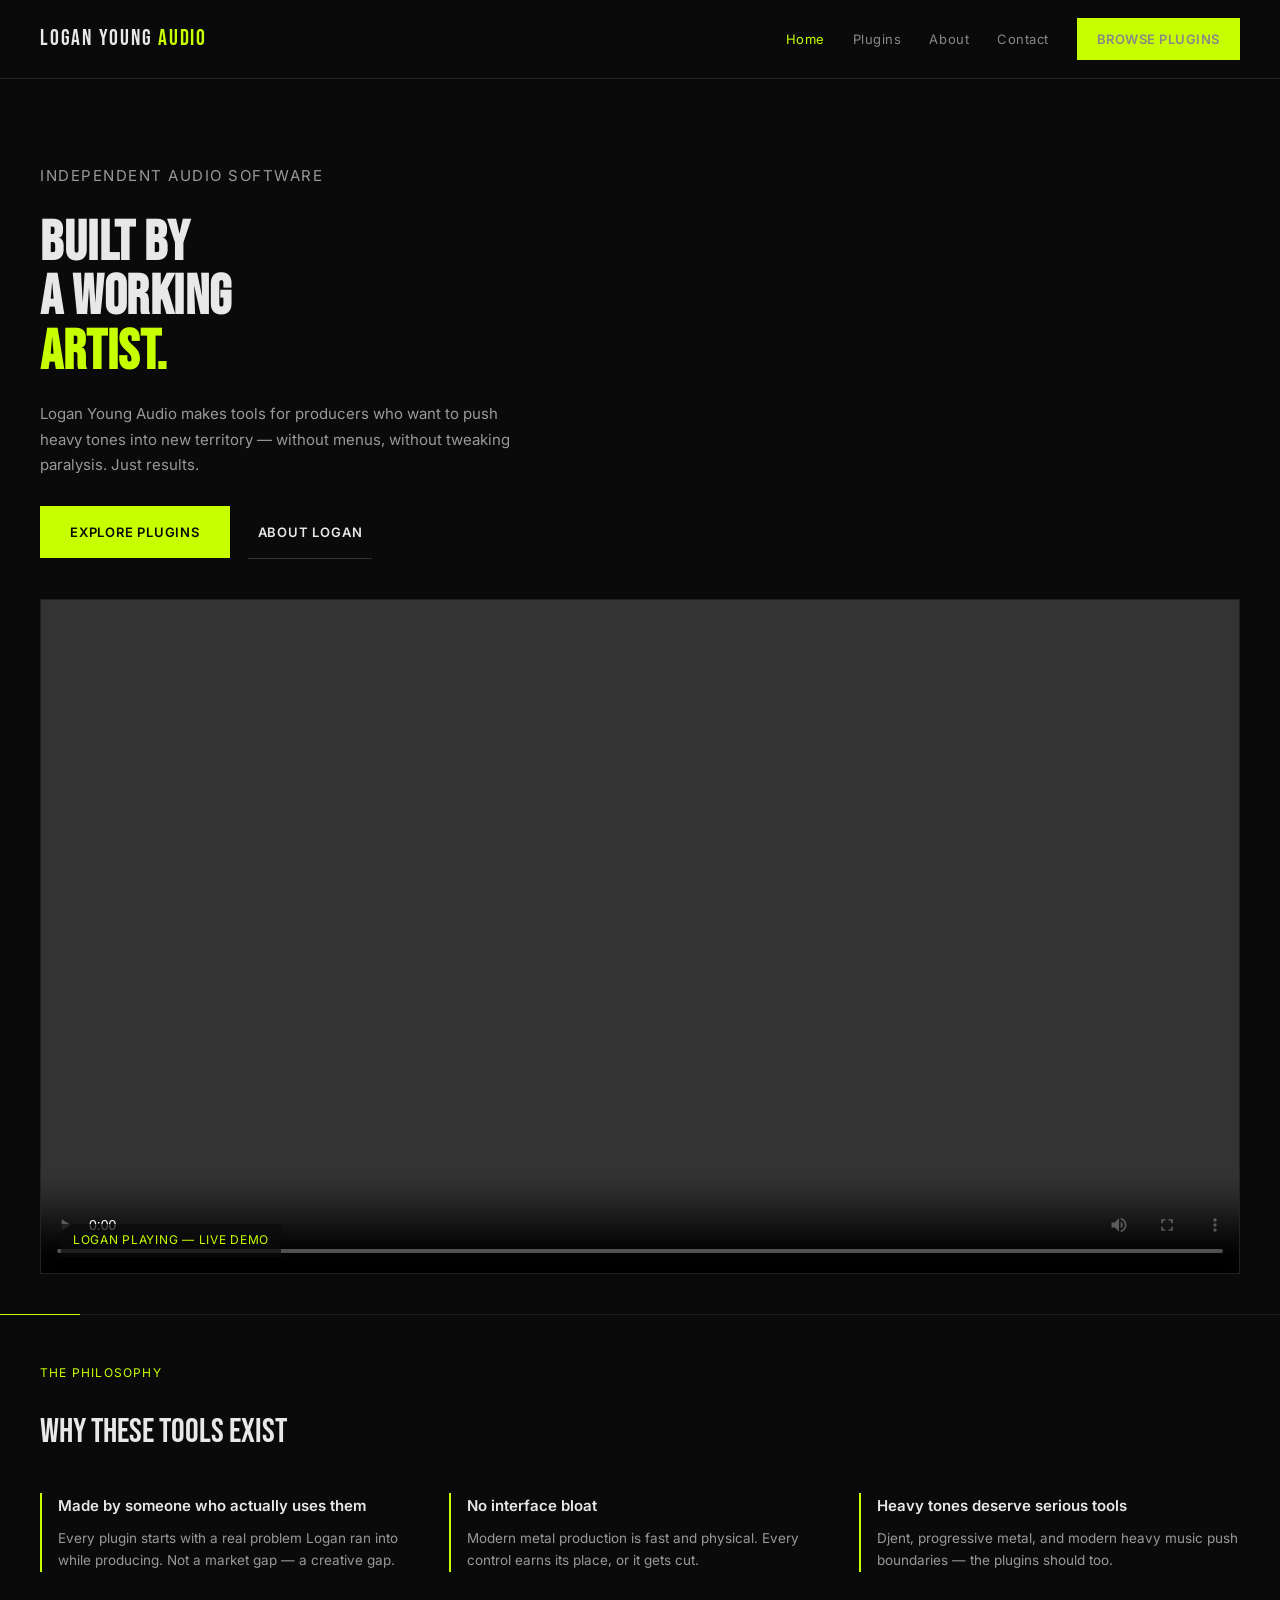
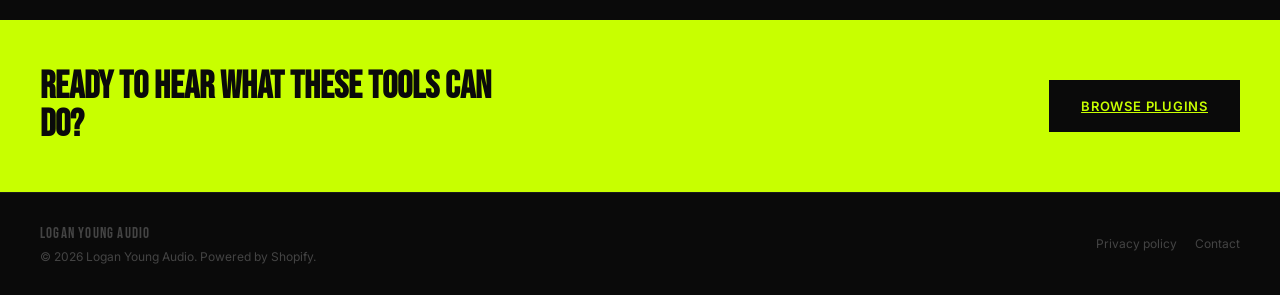
==== index.html @ ab16c4bb "Add files via upload" ====
<!DOCTYPE html>
<html lang="en">
<head>
<meta charset="UTF-8">
<meta name="viewport" content="width=device-width, initial-scale=1.0">
<title>Logan Young Audio</title>
<link rel="stylesheet" href="style.css">
</head>
<body>

<nav class="lya-nav">
  <a href="index.html" class="lya-logo">Logan Young <span>Audio</span></a>
  <div class="lya-nav-links">
    <a href="index.html" class="active">Home</a>
    <a href="products.html">Plugins</a>
    <a href="about.html">About</a>
    <a href="contact.html">Contact</a>
    <a href="products.html" class="lya-btn-nav">Browse plugins</a>
  </div>
</nav>

<section class="lya-hero">
  <p class="lya-eyebrow">Independent audio software</p>
  <h1>Built by<br>a working<br><em>artist.</em></h1>
  <p>Logan Young Audio makes tools for producers who want to push heavy tones into new territory — without menus, without tweaking paralysis. Just results.</p>
  <a href="products.html" class="lya-btn-primary">Explore plugins</a>
  <a href="about.html" class="lya-btn-ghost">About Logan</a>
</section>

<div class="lya-video-wrap">
  <!-- TODO: replace src with the real hosted video URL from loganyoungaudio.com -->
  <video controls preload="metadata">
    <source src="https://loganyoungaudio.com/hero-video.mp4" type="video/mp4">
    Your browser does not support the video tag.
  </video>
  <div class="lya-video-caption">Logan playing — live demo</div>
</div>

<div class="lya-rule"></div>

<section class="lya-section">
  <div class="lya-section-label">The philosophy</div>
  <div class="lya-phil-heading">Why these tools exist</div>
  <div class="lya-phil-items">
    <div class="lya-phil-item">
      <h3>Made by someone who actually uses them</h3>
      <p>Every plugin starts with a real problem Logan ran into while producing. Not a market gap — a creative gap.</p>
    </div>
    <div class="lya-phil-item">
      <h3>No interface bloat</h3>
      <p>Modern metal production is fast and physical. Every control earns its place, or it gets cut.</p>
    </div>
    <div class="lya-phil-item">
      <h3>Heavy tones deserve serious tools</h3>
      <p>Djent, progressive metal, and modern heavy music push boundaries — the plugins should too.</p>
    </div>
  </div>
</section>

<div class="lya-cta-strip">
  <h2>Ready to hear what these tools can do?</h2>
  <a href="products.html" class="lya-btn-dark">Browse plugins</a>
</div>

<footer class="lya-footer">
  <div>
    <div class="lya-footer-logo">Logan Young Audio</div>
    <p>© 2026 Logan Young Audio. Powered by Shopify.</p>
  </div>
  <div class="lya-footer-links">
    <a href="#">Privacy policy</a>
    <a href="contact.html">Contact</a>
  </div>
</footer>

</body>
</html>
---- style.css ----
@import url('https://fonts.googleapis.com/css2?family=Bebas+Neue&family=Inter:wght@400;500;600&display=swap');

* { box-sizing: border-box; margin: 0; padding: 0; }

body {
  background: #0A0A0A;
  color: #E8E8E8;
  font-family: 'Inter', sans-serif;
  font-size: 15px;
  line-height: 1.7;
}

a { color: inherit; }

/* Nav */
.lya-nav {
  display: flex;
  justify-content: space-between;
  align-items: center;
  padding: 18px 40px;
  border-bottom: 0.5px solid #222;
  flex-wrap: wrap;
  gap: 12px;
}
.lya-logo {
  font-family: 'Bebas Neue', sans-serif;
  font-size: 22px;
  letter-spacing: 0.08em;
  color: #E8E8E8;
  text-decoration: none;
}
.lya-logo span { color: #C8FF00; }
.lya-nav-links { display: flex; gap: 28px; align-items: center; flex-wrap: wrap; }
.lya-nav-links a { color: #888; text-decoration: none; font-size: 13px; letter-spacing: 0.04em; }
.lya-nav-links a:hover { color: #C8FF00; }
.lya-nav-links a.active { color: #C8FF00; }
.lya-btn-nav {
  background: #C8FF00;
  color: #0A0A0A;
  font-family: 'Inter', sans-serif;
  font-size: 12px;
  font-weight: 600;
  letter-spacing: 0.06em;
  padding: 10px 20px;
  border: none;
  cursor: pointer;
  text-transform: uppercase;
  text-decoration: none;
  display: inline-block;
}
.lya-btn-nav:hover { opacity: 0.85; }

/* Divider */
.lya-rule { width: 100%; height: 1px; background: #1A1A1A; position: relative; }
.lya-rule::after { content: ''; position: absolute; left: 0; top: 0; width: 80px; height: 1px; background: #C8FF00; }

/* Page header */
.lya-page-header { padding: 48px 40px 8px; }
.lya-eyebrow { color: #C8FF00; font-size: 12px; letter-spacing: 0.1em; text-transform: uppercase; margin-bottom: 12px; }
.lya-page-header h1 { font-family: 'Bebas Neue', sans-serif; font-size: 44px; margin-bottom: 10px; line-height: 1; }
.lya-page-header p { color: #999; max-width: 480px; }

/* Buttons */
.lya-btn-primary {
  display: inline-block;
  background: #C8FF00;
  color: #0A0A0A;
  font-size: 13px;
  font-weight: 600;
  letter-spacing: 0.06em;
  text-transform: uppercase;
  text-decoration: none;
  padding: 15px 30px;
  border: none;
  cursor: pointer;
  margin-right: 14px;
}
.lya-btn-primary:hover { opacity: 0.85; }
.lya-btn-ghost {
  display: inline-block;
  color: #E8E8E8;
  font-size: 13px;
  font-weight: 600;
  letter-spacing: 0.06em;
  text-transform: uppercase;
  text-decoration: none;
  padding: 15px 10px;
  border-bottom: 1px solid #333;
}
.lya-btn-dark {
  background: #0A0A0A;
  color: #C8FF00;
  font-family: 'Inter', sans-serif;
  font-size: 13px;
  font-weight: 600;
  letter-spacing: 0.06em;
  padding: 15px 32px;
  border: none;
  cursor: pointer;
  text-transform: uppercase;
  white-space: nowrap;
}
.lya-btn-dark:hover { opacity: 0.85; }

/* Sections */
.lya-section { padding: 48px 40px; }
.lya-section-label { color: #C8FF00; font-size: 12px; letter-spacing: 0.1em; text-transform: uppercase; margin-bottom: 20px; }

/* Philosophy / info items */
.lya-phil-items { display: grid; grid-template-columns: repeat(3, 1fr); gap: 28px; }
.lya-phil-item { border-left: 2px solid #C8FF00; border-radius: 0; padding-left: 16px; }
.lya-phil-item h3 { font-size: 15px; font-weight: 600; margin-bottom: 8px; }
.lya-phil-item p { color: #999; font-size: 13.5px; }

/* CTA strip */
.lya-cta-strip {
  background: #C8FF00;
  padding: 48px 40px;
  display: flex;
  justify-content: space-between;
  align-items: center;
  gap: 24px;
  flex-wrap: wrap;
}
.lya-cta-strip h2 {
  font-family: 'Bebas Neue', sans-serif;
  font-size: 38px;
  line-height: 1;
  color: #0A0A0A;
  max-width: 460px;
}

/* Footer */
.lya-footer {
  padding: 28px 40px;
  border-top: 0.5px solid #1A1A1A;
  display: flex;
  justify-content: space-between;
  align-items: center;
  flex-wrap: wrap;
  gap: 12px;
}
.lya-footer-logo { font-family: 'Bebas Neue', sans-serif; font-size: 15px; letter-spacing: 0.08em; color: #444; }
.lya-footer p { font-size: 12px; color: #444; }
.lya-footer-links { display: flex; gap: 18px; }
.lya-footer-links a { font-size: 12px; color: #444; text-decoration: none; }
.lya-footer-links a:hover { color: #C8FF00; }

/* ============ HOME ============ */
.lya-hero { padding: 64px 40px 40px; }
.lya-hero h1 { font-family: 'Bebas Neue', sans-serif; font-size: 56px; line-height: 0.98; letter-spacing: 0.01em; }
.lya-hero h1 em { color: #C8FF00; font-style: normal; }
.lya-hero p { max-width: 480px; color: #999; margin: 20px 0 28px; font-size: 15px; }
.lya-video-wrap {
  margin: 0 40px 40px;
  position: relative;
  background: #111;
  border: 0.5px solid #222;
  aspect-ratio: 16/9;
  display: flex;
  align-items: center;
  justify-content: center;
  overflow: hidden;
}
.lya-video-wrap video { width: 100%; height: 100%; object-fit: cover; display: block; }
.lya-video-caption {
  position: absolute;
  bottom: 16px;
  left: 20px;
  font-size: 12px;
  color: #C8FF00;
  letter-spacing: 0.06em;
  text-transform: uppercase;
  background: rgba(10,10,10,0.7);
  padding: 6px 12px;
}
.lya-phil-heading { font-family: 'Bebas Neue', sans-serif; font-size: 34px; margin-bottom: 32px; }

/* ============ PRODUCTS ============ */
.lya-grid-section { padding: 24px 40px 56px; }
.lya-grid { display: grid; grid-template-columns: repeat(auto-fit, minmax(220px, 1fr)); gap: 20px; }
.lya-card {
  background: #111;
  border: 0.5px solid #222;
  padding: 20px;
  display: flex;
  flex-direction: column;
  cursor: pointer;
  text-decoration: none;
  color: inherit;
  transition: border-color 0.15s;
}
.lya-card:hover { border-color: #C8FF00; }
.lya-card.soon { opacity: 0.55; cursor: default; }
.lya-card.soon:hover { border-color: #333; }
.lya-card-thumb {
  background: #0A0A0A;
  aspect-ratio: 1.6/1;
  display: flex;
  align-items: center;
  justify-content: center;
  position: relative;
  margin-bottom: 16px;
}
.lya-card-thumb-text { font-family: 'Bebas Neue', sans-serif; font-size: 30px; color: #333; letter-spacing: 0.06em; }
.lya-card-badge {
  position: absolute;
  top: 10px;
  right: 10px;
  font-size: 10px;
  letter-spacing: 0.06em;
  text-transform: uppercase;
  padding: 4px 9px;
  background: #C8FF00;
  color: #0A0A0A;
  font-weight: 600;
}
.lya-card-badge.soon { background: #222; color: #888; }
.lya-card-category { font-size: 11px; color: #C8FF00; letter-spacing: 0.06em; text-transform: uppercase; margin-bottom: 6px; }
.lya-card.soon .lya-card-category { color: #666; }
.lya-card-title { font-family: 'Bebas Neue', sans-serif; font-size: 22px; letter-spacing: 0.02em; margin-bottom: 6px; }
.lya-card-tagline { color: #999; font-size: 13px; margin-bottom: 16px; flex-grow: 1; }
.lya-card-meta { display: flex; gap: 8px; margin-bottom: 16px; flex-wrap: wrap; }
.lya-pill { font-size: 10.5px; color: #666; padding: 3px 9px; border: 0.5px solid #2A2A2A; letter-spacing: 0.04em; }
.lya-card-footer { display: flex; justify-content: space-between; align-items: center; border-top: 0.5px solid #1E1E1E; padding-top: 14px; }
.lya-card-price { font-family: 'Bebas Neue', sans-serif; font-size: 18px; color: #C8FF00; letter-spacing: 0.02em; }
.lya-card.soon .lya-card-price { color: #555; }
.lya-card-arrow { font-size: 17px; color: #444; }

/* ============ ABOUT ============ */
.lya-lede { padding: 8px 40px 40px; }
.lya-lede p { max-width: 560px; color: #C8C8C8; font-size: 17px; line-height: 1.8; }
.lya-two-col { display: grid; grid-template-columns: 1fr 1fr; gap: 40px; }
.lya-two-col h2 { font-family: 'Bebas Neue', sans-serif; font-size: 30px; margin-bottom: 14px; }
.lya-two-col p { color: #999; font-size: 14px; }

/* ============ CONTACT ============ */
.lya-contact-wrap { display: grid; grid-template-columns: 1fr 1fr; gap: 40px; padding: 32px 40px 56px; }
.lya-field { margin-bottom: 18px; }
.lya-field label { display: block; font-size: 12px; color: #888; letter-spacing: 0.05em; text-transform: uppercase; margin-bottom: 8px; }
.lya-field input, .lya-field textarea {
  width: 100%;
  background: #111;
  border: 0.5px solid #2A2A2A;
  color: #E8E8E8;
  padding: 12px 14px;
  font-family: 'Inter', sans-serif;
  font-size: 14px;
}
.lya-field textarea { min-height: 110px; resize: vertical; }
.lya-field input:focus, .lya-field textarea:focus { outline: none; border-color: #C8FF00; }
.lya-info-block { border-left: 2px solid #C8FF00; border-radius: 0; padding-left: 18px; margin-bottom: 28px; }
.lya-info-block h3 { font-size: 14px; font-weight: 600; margin-bottom: 6px; letter-spacing: 0.02em; }
.lya-info-block p { color: #999; font-size: 13.5px; }
.lya-info-block a { color: #C8FF00; text-decoration: none; }

/* ============ RESPONSIVE ============ */
@media (max-width: 700px) {
  .lya-hero h1 { font-size: 40px; }
  .lya-phil-items { grid-template-columns: 1fr; }
  .lya-two-col { grid-template-columns: 1fr; }
  .lya-contact-wrap { grid-template-columns: 1fr; padding: 24px 24px 40px; }
  .lya-cta-strip { flex-direction: column; align-items: flex-start; }
  .lya-nav, .lya-hero, .lya-page-header, .lya-section, .lya-footer, .lya-grid-section, .lya-lede { padding-left: 20px; padding-right: 20px; }
  .lya-video-wrap { margin-left: 20px; margin-right: 20px; }
}
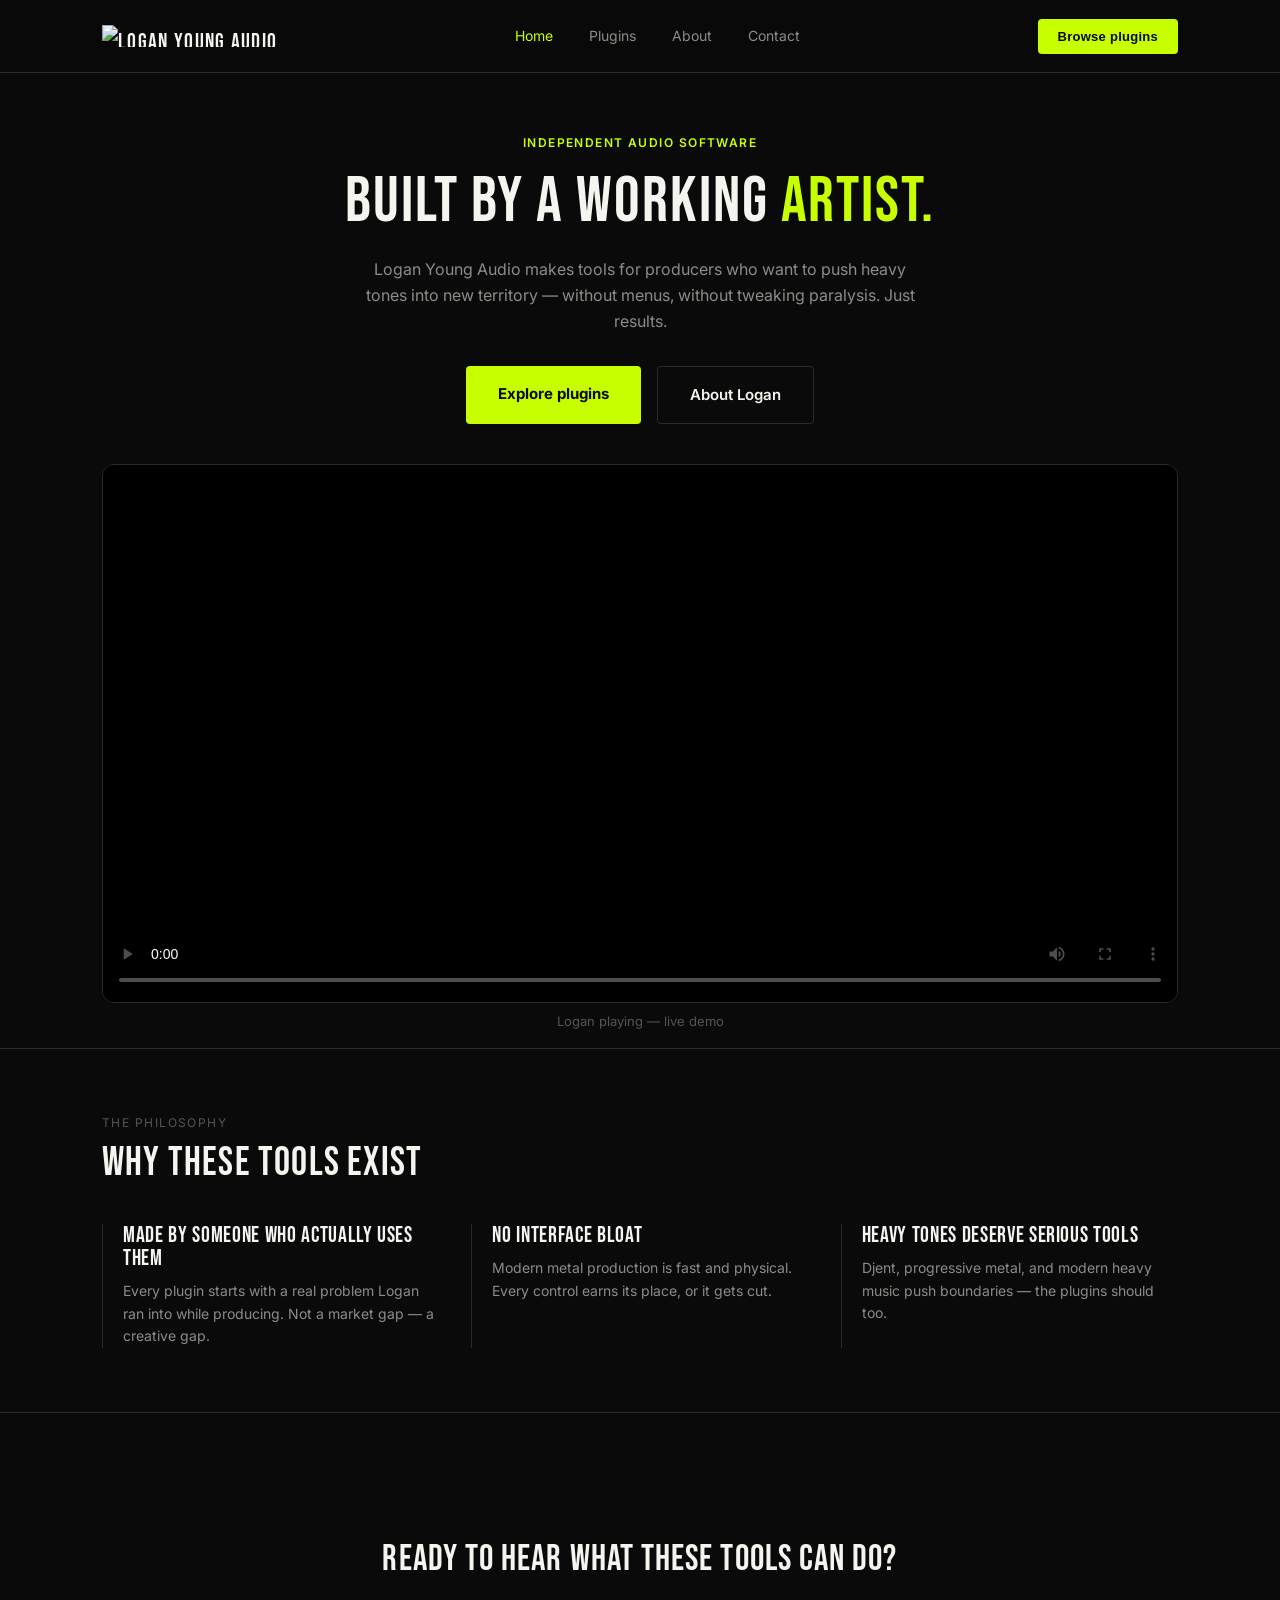
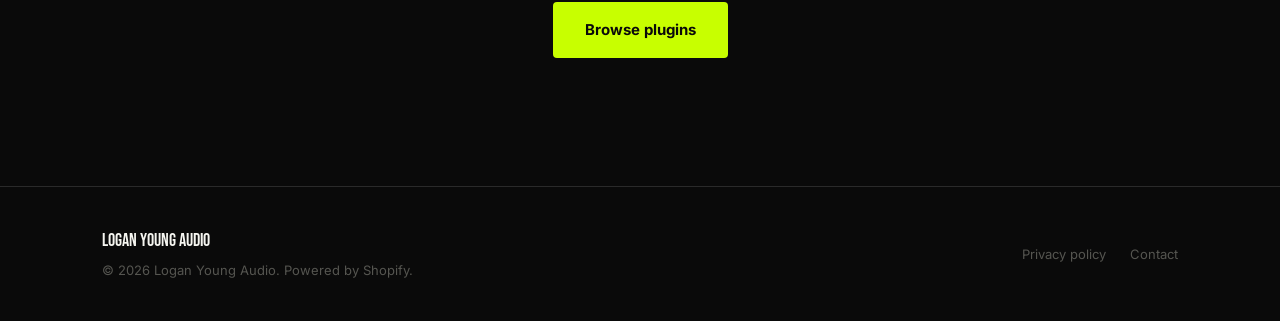
==== commit efdcc82d: "Add files via upload" ====
--- a/index.html
+++ b/index.html
@@ -4,72 +4,88 @@
 <meta charset="UTF-8">
 <meta name="viewport" content="width=device-width, initial-scale=1.0">
 <title>Logan Young Audio</title>
+<link rel="preconnect" href="https://fonts.googleapis.com">
+<link rel="preconnect" href="https://fonts.gstatic.com" crossorigin>
+<link href="https://fonts.googleapis.com/css2?family=Bebas+Neue&family=Inter:wght@400;500;600;700&display=swap" rel="stylesheet">
 <link rel="stylesheet" href="style.css">
 </head>
 <body>
 
-<nav class="lya-nav">
-  <a href="index.html" class="lya-logo">Logan Young <span>Audio</span></a>
-  <div class="lya-nav-links">
-    <a href="index.html" class="active">Home</a>
-    <a href="products.html">Plugins</a>
-    <a href="about.html">About</a>
-    <a href="contact.html">Contact</a>
-    <a href="products.html" class="lya-btn-nav">Browse plugins</a>
+<nav>
+  <div class="nav-inner">
+    <a href="index.html" class="logo"><img src="https://loganyoungaudio.com/cdn/shop/files/LOGAN_AUDIO_WHITE.png?height=34&v=1766438318" alt="Logan Young Audio" style="height:22px;width:auto;"></a>
+    <div class="nav-links">
+      <a href="index.html" class="active">Home</a>
+      <a href="products.html">Plugins</a>
+      <a href="about.html">About</a>
+      <a href="contact.html">Contact</a>
+    </div>
+    <a href="products.html"><button class="btn-nav">Browse plugins</button></a>
   </div>
 </nav>
 
-<section class="lya-hero">
-  <p class="lya-eyebrow">Independent audio software</p>
-  <h1>Built by<br>a working<br><em>artist.</em></h1>
-  <p>Logan Young Audio makes tools for producers who want to push heavy tones into new territory — without menus, without tweaking paralysis. Just results.</p>
-  <a href="products.html" class="lya-btn-primary">Explore plugins</a>
-  <a href="about.html" class="lya-btn-ghost">About Logan</a>
-</section>
+<div class="wrap">
+  <div class="home-hero">
+    <span class="eyebrow">Independent audio software</span>
+    <h1>Built by a working <em>artist.</em></h1>
+    <p>Logan Young Audio makes tools for producers who want to push heavy tones into new territory — without menus, without tweaking paralysis. Just results.</p>
+    <div class="btns">
+      <a href="products.html" class="btn-primary">Explore plugins</a>
+      <a href="about.html" class="btn-secondary">About Logan</a>
+    </div>
+  </div>
 
-<div class="lya-video-wrap">
-  <!-- TODO: replace src with the real hosted video URL from loganyoungaudio.com -->
-  <video controls preload="metadata">
-    <source src="https://loganyoungaudio.com/hero-video.mp4" type="video/mp4">
-    Your browser does not support the video tag.
-  </video>
-  <div class="lya-video-caption">Logan playing — live demo</div>
+  <div class="home-video">
+    <video controls preload="metadata" poster="https://loganyoungaudio.com/cdn/shop/files/preview_images/9afce07a5aff4a2784787734fd3044e6.thumbnail.0000000000_small.jpg?v=1766441864">
+      <source src="https://loganyoungaudio.com/cdn/shop/videos/c/vp/9afce07a5aff4a2784787734fd3044e6/9afce07a5aff4a2784787734fd3044e6.HD-1080p-4.8Mbps-65691792.mp4" type="video/mp4">
+      Your browser does not support the video tag.
+    </video>
+  </div>
+  <p class="video-caption">Logan playing — live demo</p>
 </div>
 
-<div class="lya-rule"></div>
-
-<section class="lya-section">
-  <div class="lya-section-label">The philosophy</div>
-  <div class="lya-phil-heading">Why these tools exist</div>
-  <div class="lya-phil-items">
-    <div class="lya-phil-item">
-      <h3>Made by someone who actually uses them</h3>
-      <p>Every plugin starts with a real problem Logan ran into while producing. Not a market gap — a creative gap.</p>
+<section class="section">
+  <div class="wrap">
+    <div class="section-head">
+      <div class="section-eyebrow">The philosophy</div>
+      <h2>Why these tools exist</h2>
     </div>
-    <div class="lya-phil-item">
-      <h3>No interface bloat</h3>
-      <p>Modern metal production is fast and physical. Every control earns its place, or it gets cut.</p>
-    </div>
-    <div class="lya-phil-item">
-      <h3>Heavy tones deserve serious tools</h3>
-      <p>Djent, progressive metal, and modern heavy music push boundaries — the plugins should too.</p>
+    <div class="features-grid">
+      <div class="feature-card">
+        <h3>Made by someone who actually uses them</h3>
+        <p>Every plugin starts with a real problem Logan ran into while producing. Not a market gap — a creative gap.</p>
+      </div>
+      <div class="feature-card">
+        <h3>No interface bloat</h3>
+        <p>Modern metal production is fast and physical. Every control earns its place, or it gets cut.</p>
+      </div>
+      <div class="feature-card">
+        <h3>Heavy tones deserve serious tools</h3>
+        <p>Djent, progressive metal, and modern heavy music push boundaries — the plugins should too.</p>
+      </div>
     </div>
   </div>
 </section>
 
-<div class="lya-cta-strip">
-  <h2>Ready to hear what these tools can do?</h2>
-  <a href="products.html" class="lya-btn-dark">Browse plugins</a>
-</div>
+<section class="section">
+  <div class="wrap">
+    <div class="cta-banner">
+      <h2>Ready to hear what these tools can do?</h2>
+      <a href="products.html" class="btn-primary">Browse plugins</a>
+    </div>
+  </div>
+</section>
 
-<footer class="lya-footer">
-  <div>
-    <div class="lya-footer-logo">Logan Young Audio</div>
-    <p>© 2026 Logan Young Audio. Powered by Shopify.</p>
-  </div>
-  <div class="lya-footer-links">
-    <a href="#">Privacy policy</a>
-    <a href="contact.html">Contact</a>
+<footer>
+  <div class="footer-inner">
+    <div>
+      <div class="footer-logo">Logan Young Audio</div>
+      <p>© 2026 Logan Young Audio. Powered by Shopify.</p>
+    </div>
+    <div class="footer-links">
+      <a href="https://loganyoungaudio.com/policies/privacy-policy">Privacy policy</a>
+      <a href="contact.html">Contact</a>
+    </div>
   </div>
 </footer>
 
--- a/style.css
+++ b/style.css
@@ -1,266 +1,301 @@
-@import url('https://fonts.googleapis.com/css2?family=Bebas+Neue&family=Inter:wght@400;500;600&display=swap');
-
-* { box-sizing: border-box; margin: 0; padding: 0; }
-
-body {
-  background: #0A0A0A;
-  color: #E8E8E8;
-  font-family: 'Inter', sans-serif;
-  font-size: 15px;
-  line-height: 1.7;
-}
-
-a { color: inherit; }
-
-/* Nav */
-.lya-nav {
-  display: flex;
-  justify-content: space-between;
-  align-items: center;
-  padding: 18px 40px;
-  border-bottom: 0.5px solid #222;
-  flex-wrap: wrap;
-  gap: 12px;
-}
-.lya-logo {
-  font-family: 'Bebas Neue', sans-serif;
-  font-size: 22px;
-  letter-spacing: 0.08em;
-  color: #E8E8E8;
-  text-decoration: none;
-}
-.lya-logo span { color: #C8FF00; }
-.lya-nav-links { display: flex; gap: 28px; align-items: center; flex-wrap: wrap; }
-.lya-nav-links a { color: #888; text-decoration: none; font-size: 13px; letter-spacing: 0.04em; }
-.lya-nav-links a:hover { color: #C8FF00; }
-.lya-nav-links a.active { color: #C8FF00; }
-.lya-btn-nav {
-  background: #C8FF00;
-  color: #0A0A0A;
-  font-family: 'Inter', sans-serif;
-  font-size: 12px;
-  font-weight: 600;
-  letter-spacing: 0.06em;
-  padding: 10px 20px;
-  border: none;
-  cursor: pointer;
-  text-transform: uppercase;
-  text-decoration: none;
-  display: inline-block;
-}
-.lya-btn-nav:hover { opacity: 0.85; }
-
-/* Divider */
-.lya-rule { width: 100%; height: 1px; background: #1A1A1A; position: relative; }
-.lya-rule::after { content: ''; position: absolute; left: 0; top: 0; width: 80px; height: 1px; background: #C8FF00; }
-
-/* Page header */
-.lya-page-header { padding: 48px 40px 8px; }
-.lya-eyebrow { color: #C8FF00; font-size: 12px; letter-spacing: 0.1em; text-transform: uppercase; margin-bottom: 12px; }
-.lya-page-header h1 { font-family: 'Bebas Neue', sans-serif; font-size: 44px; margin-bottom: 10px; line-height: 1; }
-.lya-page-header p { color: #999; max-width: 480px; }
-
-/* Buttons */
-.lya-btn-primary {
-  display: inline-block;
-  background: #C8FF00;
-  color: #0A0A0A;
-  font-size: 13px;
-  font-weight: 600;
-  letter-spacing: 0.06em;
-  text-transform: uppercase;
-  text-decoration: none;
-  padding: 15px 30px;
-  border: none;
-  cursor: pointer;
-  margin-right: 14px;
-}
-.lya-btn-primary:hover { opacity: 0.85; }
-.lya-btn-ghost {
-  display: inline-block;
-  color: #E8E8E8;
-  font-size: 13px;
-  font-weight: 600;
-  letter-spacing: 0.06em;
-  text-transform: uppercase;
-  text-decoration: none;
-  padding: 15px 10px;
-  border-bottom: 1px solid #333;
-}
-.lya-btn-dark {
-  background: #0A0A0A;
-  color: #C8FF00;
-  font-family: 'Inter', sans-serif;
-  font-size: 13px;
-  font-weight: 600;
-  letter-spacing: 0.06em;
-  padding: 15px 32px;
-  border: none;
-  cursor: pointer;
-  text-transform: uppercase;
-  white-space: nowrap;
-}
-.lya-btn-dark:hover { opacity: 0.85; }
-
-/* Sections */
-.lya-section { padding: 48px 40px; }
-.lya-section-label { color: #C8FF00; font-size: 12px; letter-spacing: 0.1em; text-transform: uppercase; margin-bottom: 20px; }
-
-/* Philosophy / info items */
-.lya-phil-items { display: grid; grid-template-columns: repeat(3, 1fr); gap: 28px; }
-.lya-phil-item { border-left: 2px solid #C8FF00; border-radius: 0; padding-left: 16px; }
-.lya-phil-item h3 { font-size: 15px; font-weight: 600; margin-bottom: 8px; }
-.lya-phil-item p { color: #999; font-size: 13.5px; }
-
-/* CTA strip */
-.lya-cta-strip {
-  background: #C8FF00;
-  padding: 48px 40px;
-  display: flex;
-  justify-content: space-between;
-  align-items: center;
-  gap: 24px;
-  flex-wrap: wrap;
-}
-.lya-cta-strip h2 {
-  font-family: 'Bebas Neue', sans-serif;
-  font-size: 38px;
-  line-height: 1;
-  color: #0A0A0A;
-  max-width: 460px;
-}
-
-/* Footer */
-.lya-footer {
-  padding: 28px 40px;
-  border-top: 0.5px solid #1A1A1A;
-  display: flex;
-  justify-content: space-between;
-  align-items: center;
-  flex-wrap: wrap;
-  gap: 12px;
-}
-.lya-footer-logo { font-family: 'Bebas Neue', sans-serif; font-size: 15px; letter-spacing: 0.08em; color: #444; }
-.lya-footer p { font-size: 12px; color: #444; }
-.lya-footer-links { display: flex; gap: 18px; }
-.lya-footer-links a { font-size: 12px; color: #444; text-decoration: none; }
-.lya-footer-links a:hover { color: #C8FF00; }
-
-/* ============ HOME ============ */
-.lya-hero { padding: 64px 40px 40px; }
-.lya-hero h1 { font-family: 'Bebas Neue', sans-serif; font-size: 56px; line-height: 0.98; letter-spacing: 0.01em; }
-.lya-hero h1 em { color: #C8FF00; font-style: normal; }
-.lya-hero p { max-width: 480px; color: #999; margin: 20px 0 28px; font-size: 15px; }
-.lya-video-wrap {
-  margin: 0 40px 40px;
-  position: relative;
-  background: #111;
-  border: 0.5px solid #222;
-  aspect-ratio: 16/9;
-  display: flex;
-  align-items: center;
-  justify-content: center;
-  overflow: hidden;
-}
-.lya-video-wrap video { width: 100%; height: 100%; object-fit: cover; display: block; }
-.lya-video-caption {
-  position: absolute;
-  bottom: 16px;
-  left: 20px;
-  font-size: 12px;
-  color: #C8FF00;
-  letter-spacing: 0.06em;
-  text-transform: uppercase;
-  background: rgba(10,10,10,0.7);
-  padding: 6px 12px;
-}
-.lya-phil-heading { font-family: 'Bebas Neue', sans-serif; font-size: 34px; margin-bottom: 32px; }
-
-/* ============ PRODUCTS ============ */
-.lya-grid-section { padding: 24px 40px 56px; }
-.lya-grid { display: grid; grid-template-columns: repeat(auto-fit, minmax(220px, 1fr)); gap: 20px; }
-.lya-card {
-  background: #111;
-  border: 0.5px solid #222;
-  padding: 20px;
-  display: flex;
-  flex-direction: column;
-  cursor: pointer;
-  text-decoration: none;
-  color: inherit;
-  transition: border-color 0.15s;
-}
-.lya-card:hover { border-color: #C8FF00; }
-.lya-card.soon { opacity: 0.55; cursor: default; }
-.lya-card.soon:hover { border-color: #333; }
-.lya-card-thumb {
-  background: #0A0A0A;
-  aspect-ratio: 1.6/1;
-  display: flex;
-  align-items: center;
-  justify-content: center;
-  position: relative;
-  margin-bottom: 16px;
-}
-.lya-card-thumb-text { font-family: 'Bebas Neue', sans-serif; font-size: 30px; color: #333; letter-spacing: 0.06em; }
-.lya-card-badge {
-  position: absolute;
-  top: 10px;
-  right: 10px;
-  font-size: 10px;
-  letter-spacing: 0.06em;
-  text-transform: uppercase;
-  padding: 4px 9px;
-  background: #C8FF00;
-  color: #0A0A0A;
-  font-weight: 600;
-}
-.lya-card-badge.soon { background: #222; color: #888; }
-.lya-card-category { font-size: 11px; color: #C8FF00; letter-spacing: 0.06em; text-transform: uppercase; margin-bottom: 6px; }
-.lya-card.soon .lya-card-category { color: #666; }
-.lya-card-title { font-family: 'Bebas Neue', sans-serif; font-size: 22px; letter-spacing: 0.02em; margin-bottom: 6px; }
-.lya-card-tagline { color: #999; font-size: 13px; margin-bottom: 16px; flex-grow: 1; }
-.lya-card-meta { display: flex; gap: 8px; margin-bottom: 16px; flex-wrap: wrap; }
-.lya-pill { font-size: 10.5px; color: #666; padding: 3px 9px; border: 0.5px solid #2A2A2A; letter-spacing: 0.04em; }
-.lya-card-footer { display: flex; justify-content: space-between; align-items: center; border-top: 0.5px solid #1E1E1E; padding-top: 14px; }
-.lya-card-price { font-family: 'Bebas Neue', sans-serif; font-size: 18px; color: #C8FF00; letter-spacing: 0.02em; }
-.lya-card.soon .lya-card-price { color: #555; }
-.lya-card-arrow { font-size: 17px; color: #444; }
-
-/* ============ ABOUT ============ */
-.lya-lede { padding: 8px 40px 40px; }
-.lya-lede p { max-width: 560px; color: #C8C8C8; font-size: 17px; line-height: 1.8; }
-.lya-two-col { display: grid; grid-template-columns: 1fr 1fr; gap: 40px; }
-.lya-two-col h2 { font-family: 'Bebas Neue', sans-serif; font-size: 30px; margin-bottom: 14px; }
-.lya-two-col p { color: #999; font-size: 14px; }
-
-/* ============ CONTACT ============ */
-.lya-contact-wrap { display: grid; grid-template-columns: 1fr 1fr; gap: 40px; padding: 32px 40px 56px; }
-.lya-field { margin-bottom: 18px; }
-.lya-field label { display: block; font-size: 12px; color: #888; letter-spacing: 0.05em; text-transform: uppercase; margin-bottom: 8px; }
-.lya-field input, .lya-field textarea {
-  width: 100%;
-  background: #111;
-  border: 0.5px solid #2A2A2A;
-  color: #E8E8E8;
-  padding: 12px 14px;
-  font-family: 'Inter', sans-serif;
-  font-size: 14px;
-}
-.lya-field textarea { min-height: 110px; resize: vertical; }
-.lya-field input:focus, .lya-field textarea:focus { outline: none; border-color: #C8FF00; }
-.lya-info-block { border-left: 2px solid #C8FF00; border-radius: 0; padding-left: 18px; margin-bottom: 28px; }
-.lya-info-block h3 { font-size: 14px; font-weight: 600; margin-bottom: 6px; letter-spacing: 0.02em; }
-.lya-info-block p { color: #999; font-size: 13.5px; }
-.lya-info-block a { color: #C8FF00; text-decoration: none; }
-
-/* ============ RESPONSIVE ============ */
-@media (max-width: 700px) {
-  .lya-hero h1 { font-size: 40px; }
-  .lya-phil-items { grid-template-columns: 1fr; }
-  .lya-two-col { grid-template-columns: 1fr; }
-  .lya-contact-wrap { grid-template-columns: 1fr; padding: 24px 24px 40px; }
-  .lya-cta-strip { flex-direction: column; align-items: flex-start; }
-  .lya-nav, .lya-hero, .lya-page-header, .lya-section, .lya-footer, .lya-grid-section, .lya-lede { padding-left: 20px; padding-right: 20px; }
-  .lya-video-wrap { margin-left: 20px; margin-right: 20px; }
-}
+:root{
+  --bg:#0A0A0A;
+  --surface:#141414;
+  --surface-2:#1B1B1B;
+  --border:#2A2A2A;
+  --text:#F5F5F0;
+  --text-muted:#8C8C87;
+  --text-faint:#555550;
+  --acid:#C8FF00;
+  --acid-dim:#8FB800;
+  --v1:#C8FF00;
+  --v2:#9DB82E;
+  --v3:#6B4FA0;
+}
+*{margin:0;padding:0;box-sizing:border-box;}
+html{scroll-behavior:smooth;}
+body{
+  background:var(--bg);
+  color:var(--text);
+  font-family:'Inter',sans-serif;
+  line-height:1.6;
+  -webkit-font-smoothing:antialiased;
+}
+h1,h2,h3{
+  font-family:'Bebas Neue',sans-serif;
+  letter-spacing:0.03em;
+  font-weight:400;
+  line-height:1.05;
+}
+a{color:inherit;text-decoration:none;}
+img{max-width:100%;display:block;}
+.wrap{max-width:1140px;margin:0 auto;padding:0 32px;}
+
+/* NAV */
+nav{
+  position:sticky;top:0;z-index:50;
+  background:rgba(10,10,10,0.92);
+  backdrop-filter:blur(8px);
+  border-bottom:1px solid var(--border);
+}
+.nav-inner{
+  max-width:1140px;margin:0 auto;padding:0 32px;
+  height:72px;display:flex;align-items:center;justify-content:space-between;
+}
+.logo{font-family:'Bebas Neue',sans-serif;font-size:22px;letter-spacing:0.06em;}
+.nav-links{display:flex;align-items:center;gap:36px;}
+.nav-links a{font-size:14px;color:var(--text-muted);transition:color .15s;}
+.nav-links a:hover{color:var(--text);}
+.nav-links a.active{color:var(--acid);}
+.btn-nav{
+  background:var(--acid);color:#0A0A0A;font-weight:600;font-size:13px;
+  padding:10px 20px;border-radius:4px;border:none;cursor:pointer;
+  letter-spacing:0.02em;
+}
+@media (max-width:820px){ .nav-links{display:none;} }
+
+/* BREADCRUMB */
+.breadcrumb{
+  padding:20px 0 0;font-size:13px;color:var(--text-faint);
+}
+.breadcrumb a{color:var(--text-muted);}
+.breadcrumb a:hover{color:var(--acid);}
+
+/* HERO */
+.hero{
+  display:grid;grid-template-columns:1fr 1fr;gap:56px;
+  align-items:center;padding:48px 0 72px;
+}
+.hero-media{
+  background:var(--surface);border:1px solid var(--border);border-radius:12px;
+  display:flex;align-items:center;justify-content:center;padding:32px;
+  position:relative;overflow:hidden;
+}
+.hero-media img{width:100%;max-width:420px;}
+.hero-thumbs{display:flex;gap:10px;justify-content:center;margin-top:20px;}
+.hero-thumb{
+  width:56px;height:56px;border-radius:8px;overflow:hidden;cursor:pointer;
+  border:1px solid var(--border);opacity:0.5;transition:opacity .15s,border-color .15s;
+  background:var(--surface-2);
+}
+.hero-thumb img{width:100%;height:100%;object-fit:cover;}
+.hero-thumb.active{opacity:1;border-color:var(--acid);}
+.eyebrow{
+  display:inline-flex;align-items:center;gap:8px;
+  font-size:12px;letter-spacing:0.12em;text-transform:uppercase;
+  color:var(--acid);font-weight:600;margin-bottom:16px;
+}
+.hero h1{font-size:64px;margin-bottom:6px;}
+.hero .tagline{
+  font-size:18px;color:var(--text-muted);margin-bottom:24px;font-weight:500;
+}
+.hero p{font-size:15px;color:#C9C9C4;margin-bottom:14px;max-width:480px;}
+.hero p.callout{color:var(--acid);font-weight:600;}
+.price-row{
+  display:flex;align-items:center;gap:20px;margin:28px 0 20px;
+}
+.price{font-family:'Bebas Neue',sans-serif;font-size:36px;color:var(--acid);}
+.btn-primary{
+  background:var(--acid);color:#0A0A0A;font-weight:700;font-size:15px;
+  padding:16px 32px;border-radius:4px;border:none;cursor:pointer;
+  display:inline-block;transition:transform .12s, box-shadow .12s;
+}
+.btn-primary:hover{transform:translateY(-1px);}
+.spec-pills{display:flex;flex-wrap:wrap;gap:8px;margin-top:24px;}
+.pill{
+  border:1px solid var(--border);color:var(--text-muted);
+  font-size:12px;padding:6px 12px;border-radius:100px;
+}
+
+/* SECTION HEADERS */
+.section{padding:64px 0;border-top:1px solid var(--border);}
+.section-head{margin-bottom:40px;}
+.section-eyebrow{
+  font-size:12px;letter-spacing:0.12em;text-transform:uppercase;
+  color:var(--text-faint);margin-bottom:10px;
+}
+.section h2{font-size:40px;}
+
+/* HOW IT WORKS */
+.steps{
+  display:grid;grid-template-columns:repeat(3,1fr);gap:32px;
+}
+.step{border-left:1px solid var(--border);padding-left:20px;}
+.step-num{
+  font-family:'Bebas Neue',sans-serif;font-size:14px;color:var(--acid);
+  letter-spacing:0.08em;margin-bottom:10px;display:block;
+}
+.step p{font-size:16px;color:var(--text);font-weight:500;}
+@media (max-width:820px){ .steps{grid-template-columns:1fr;} }
+
+/* VARIANT / MODE CARDS (e.g. presets, scenes, styles) */
+.variants-grid{display:grid;grid-template-columns:repeat(3,1fr);gap:24px;}
+.variant-card{
+  background:var(--surface);border:1px solid var(--border);border-radius:12px;
+  overflow:hidden;transition:border-color .15s;
+}
+.variant-card:hover{border-color:var(--variant-color);}
+.variant-media{
+  background:var(--surface-2);padding:24px;display:flex;justify-content:center;
+  border-bottom:3px solid var(--variant-color);
+}
+.variant-media img{max-width:180px;}
+.variant-body{padding:24px;}
+.variant-name{font-size:28px;color:var(--variant-color);margin-bottom:4px;}
+.intensity{display:flex;gap:4px;margin-bottom:14px;}
+.intensity span{width:22px;height:4px;border-radius:2px;background:var(--border);}
+.intensity span.filled{background:var(--variant-color);}
+.variant-body p{font-size:14px;color:var(--text-muted);}
+.variant-1{--variant-color:var(--v1);}
+.variant-2{--variant-color:var(--v2);}
+.variant-3{--variant-color:var(--v3);}
+@media (max-width:820px){ .variants-grid{grid-template-columns:1fr;} }
+
+/* CONTROLS (e.g. knobs, sliders, key parameters) */
+.controls-grid{display:grid;grid-template-columns:1fr 1fr;gap:48px;align-items:start;}
+.control-card .control-label{font-size:12px;color:var(--text-faint);text-transform:uppercase;letter-spacing:0.08em;margin-bottom:10px;display:block;}
+.control-card h3{font-size:24px;color:var(--acid);margin-bottom:8px;letter-spacing:0.02em;}
+.control-card p{font-size:14px;color:var(--text-muted);margin-bottom:10px;}
+@media (max-width:820px){ .controls-grid{grid-template-columns:1fr;gap:40px;} }
+.controls-grid-media{grid-template-columns:280px 1fr;}
+@media (max-width:820px){ .controls-grid-media{grid-template-columns:1fr;} }
+
+/* VIDEO DEMOS */
+.video-grid{display:grid;grid-template-columns:1fr 1fr;gap:24px;}
+.video-card{
+  background:var(--surface);border:1px solid var(--border);border-radius:12px;
+  overflow:hidden;
+}
+.video-card video{width:100%;display:block;background:#000;}
+.video-card .video-label{padding:14px 18px;font-size:13px;color:var(--text-muted);border-top:1px solid var(--border);}
+@media (max-width:820px){ .video-grid{grid-template-columns:1fr;} }
+
+/* PURCHASE BLOCK */
+.purchase-block{
+  background:var(--surface);border:1px solid var(--border);border-radius:12px;
+  padding:48px;display:grid;grid-template-columns:1.3fr 1fr;gap:48px;
+}
+.purchase-info h3{font-size:32px;margin-bottom:16px;}
+.spec-table{margin-top:20px;}
+.spec-row{
+  display:flex;justify-content:space-between;padding:12px 0;
+  border-bottom:1px solid var(--border);font-size:14px;
+}
+.spec-row:last-child{border-bottom:none;}
+.spec-row .label{color:var(--text-faint);}
+.spec-row .value{color:var(--text);font-weight:500;text-align:right;}
+.purchase-cta{
+  background:var(--surface-2);border:1px solid var(--border);border-radius:8px;
+  padding:32px;display:flex;flex-direction:column;align-items:center;text-align:center;justify-content:center;
+}
+.purchase-cta .price{font-size:44px;margin-bottom:6px;}
+.purchase-cta .license{font-size:13px;color:var(--text-faint);margin-bottom:20px;}
+.purchase-cta .btn-primary{width:100%;text-align:center;margin-bottom:14px;}
+.badge-link{margin-top:4px;}
+@media (max-width:820px){ .purchase-block{grid-template-columns:1fr;padding:32px;} }
+
+/* FOOTER */
+footer{border-top:1px solid var(--border);padding:40px 0;}
+.footer-inner{
+  max-width:1140px;margin:0 auto;padding:0 32px;
+  display:flex;justify-content:space-between;align-items:center;flex-wrap:wrap;gap:16px;
+}
+.footer-logo{font-family:'Bebas Neue',sans-serif;font-size:18px;margin-bottom:4px;}
+footer p{font-size:13px;color:var(--text-faint);}
+.footer-links{display:flex;gap:24px;}
+.footer-links a{font-size:13px;color:var(--text-faint);}
+.footer-links a:hover{color:var(--acid);}
+
+@media (max-width:820px){
+  .hero{grid-template-columns:1fr;padding-top:24px;}
+  .hero h1{font-size:44px;}
+  .section h2{font-size:30px;}
+}
+
+/* HOME HERO */
+.home-hero{
+  text-align:center;max-width:760px;margin:0 auto;padding:56px 0 40px;
+}
+.home-hero h1{font-size:64px;margin-bottom:22px;}
+.home-hero h1 em{color:var(--acid);font-style:normal;}
+.home-hero p{
+  font-size:16px;color:var(--text-muted);max-width:560px;margin:0 auto 32px;
+}
+.home-hero .btns{display:flex;gap:16px;justify-content:center;}
+.btn-secondary{
+  border:1px solid var(--border);color:var(--text);font-weight:600;font-size:15px;
+  padding:16px 32px;border-radius:4px;display:inline-block;background:transparent;
+  transition:border-color .15s;
+}
+.btn-secondary:hover{border-color:var(--acid);}
+.home-video{
+  background:var(--surface);border:1px solid var(--border);border-radius:12px;
+  overflow:hidden;margin:0 0 8px;
+}
+.home-video video{width:100%;display:block;background:#000;}
+.video-caption{text-align:center;font-size:13px;color:var(--text-faint);margin-bottom:16px;}
+
+/* FEATURE CARDS (philosophy / what guides it) */
+.features-grid{display:grid;grid-template-columns:repeat(3,1fr);gap:32px;}
+.feature-card{border-left:1px solid var(--border);padding-left:20px;}
+.feature-card h3{font-size:22px;margin-bottom:10px;}
+.feature-card p{font-size:14px;color:var(--text-muted);}
+@media (max-width:820px){ .features-grid{grid-template-columns:1fr;} }
+
+/* CTA BANNER */
+.cta-banner{
+  text-align:center;padding:64px 0;
+}
+.cta-banner h2{font-size:36px;margin-bottom:24px;}
+
+/* ABOUT PAGE */
+.page-header{padding:48px 0 16px;max-width:720px;}
+.page-header h1{font-size:56px;margin-bottom:16px;}
+.page-header p{font-size:16px;color:var(--text-muted);}
+.about-block{padding:32px 0;}
+.about-block h2{font-size:30px;margin-bottom:14px;max-width:520px;}
+.about-block p{font-size:15px;color:var(--text-muted);max-width:640px;}
+
+/* PRODUCTS GRID */
+.products-grid{display:grid;grid-template-columns:repeat(2,1fr);gap:24px;}
+.product-card{
+  background:var(--surface);border:1px solid var(--border);border-radius:12px;
+  padding:28px;display:flex;flex-direction:column;gap:14px;transition:border-color .15s;
+}
+.product-card:not(.coming-soon):hover{border-color:var(--acid);}
+.product-top{display:flex;align-items:center;gap:10px;}
+.product-badge{
+  width:32px;height:32px;border-radius:8px;background:var(--acid);color:#0A0A0A;
+  font-family:'Bebas Neue',sans-serif;font-size:14px;display:flex;align-items:center;justify-content:center;
+}
+.product-card.coming-soon .product-badge{background:var(--surface-2);color:var(--text-faint);border:1px solid var(--border);}
+.product-tag{font-size:12px;color:var(--acid);font-weight:600;text-transform:uppercase;letter-spacing:0.06em;}
+.product-card.coming-soon .product-tag{color:var(--text-faint);}
+.product-category{font-size:12px;color:var(--text-faint);text-transform:uppercase;letter-spacing:0.06em;}
+.product-name{font-size:32px;}
+.product-card.coming-soon .product-name{color:var(--text-faint);}
+.product-tagline{font-size:14px;color:var(--text-muted);}
+.product-footer{
+  margin-top:auto;display:flex;align-items:center;justify-content:space-between;
+  border-top:1px solid var(--border);padding-top:16px;
+}
+.product-price{font-family:'Bebas Neue',sans-serif;font-size:24px;color:var(--acid);}
+.product-card.coming-soon .product-price{color:var(--text-faint);}
+.product-arrow{color:var(--text-muted);}
+.product-card.coming-soon{opacity:0.6;}
+@media (max-width:820px){ .products-grid{grid-template-columns:1fr;} }
+
+/* CONTACT */
+.contact-grid{display:grid;grid-template-columns:1.2fr 1fr;gap:48px;padding:32px 0 64px;}
+.form-field{margin-bottom:18px;}
+.form-field label{font-size:13px;color:var(--text-muted);display:block;margin-bottom:6px;}
+.form-field input,.form-field textarea{
+  width:100%;background:var(--surface);border:1px solid var(--border);border-radius:4px;
+  color:var(--text);font-family:'Inter',sans-serif;font-size:14px;padding:12px 14px;
+}
+.form-field textarea{min-height:120px;resize:vertical;}
+.info-block{margin-bottom:28px;}
+.info-block h3{font-size:20px;margin-bottom:8px;}
+.info-block p{font-size:14px;color:var(--text-muted);}
+.info-block a{color:var(--acid-dim);}
+@media (max-width:820px){ .contact-grid{grid-template-columns:1fr;} }
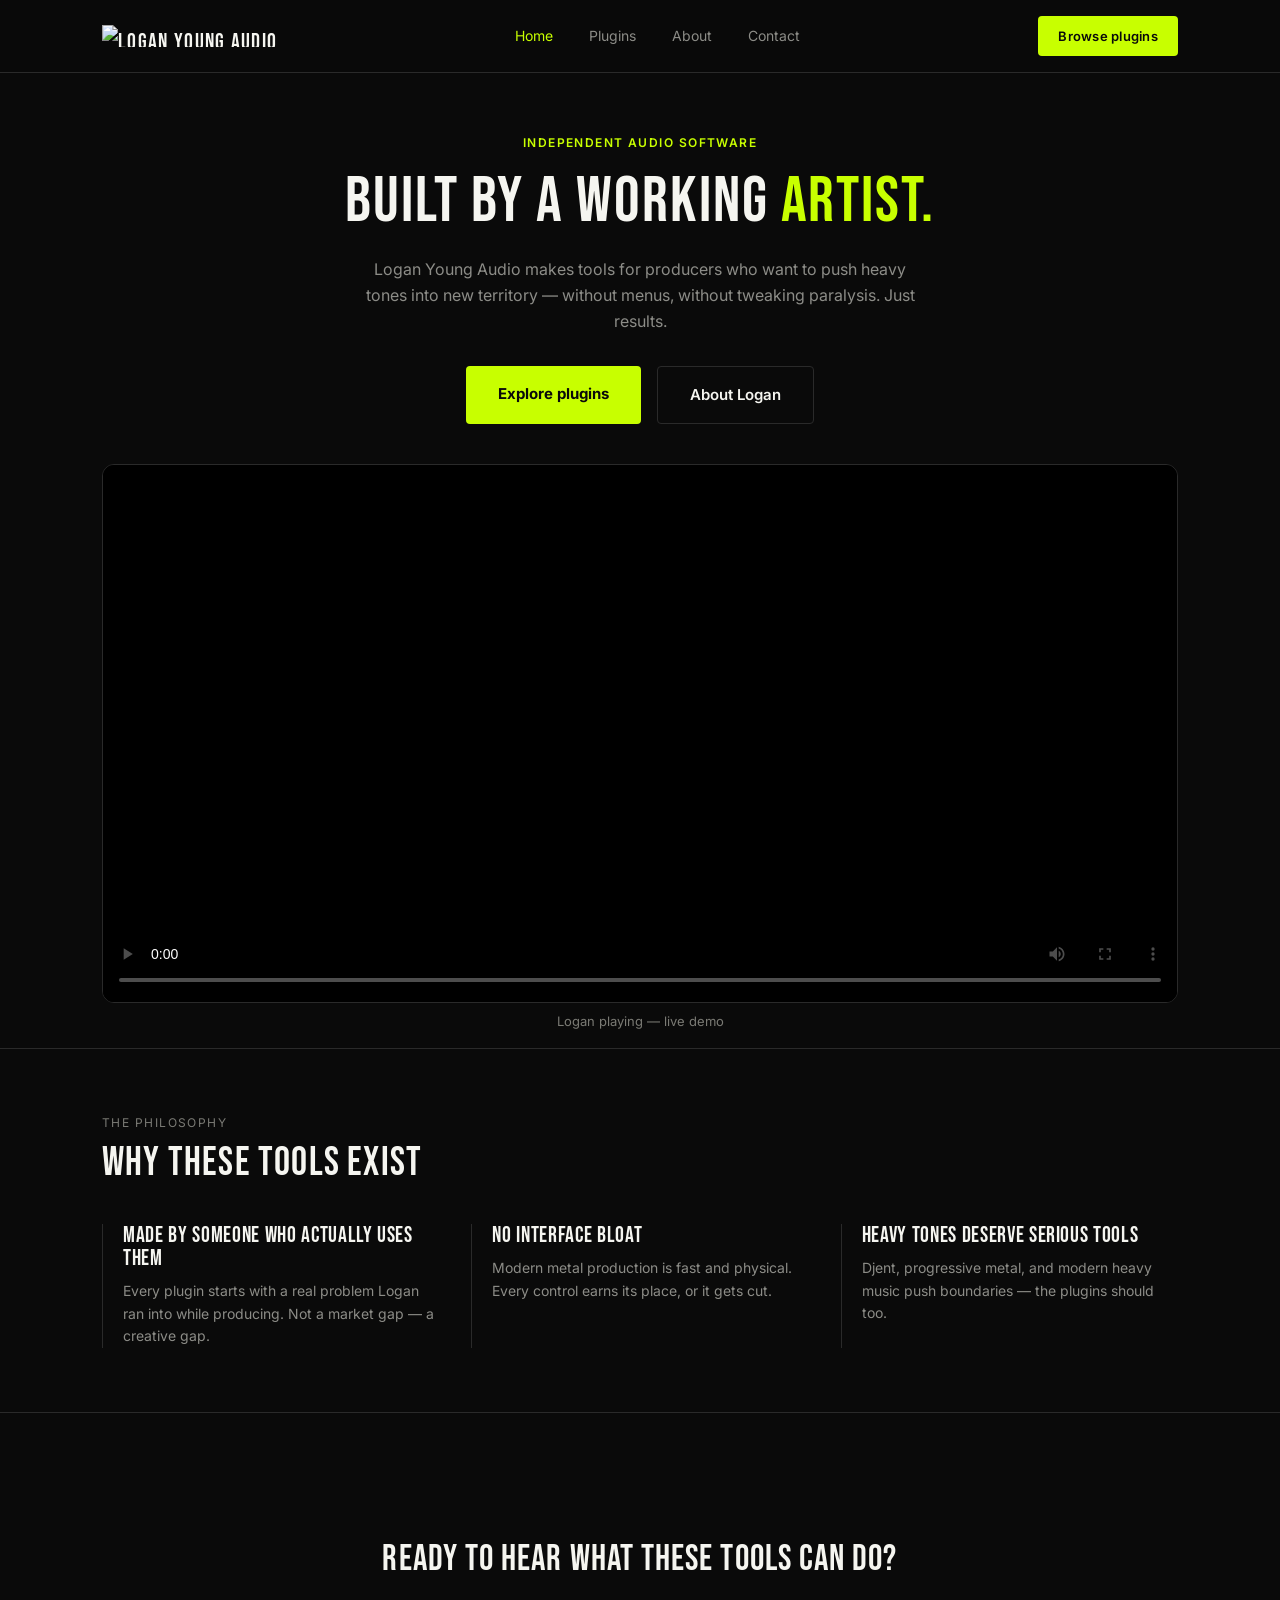
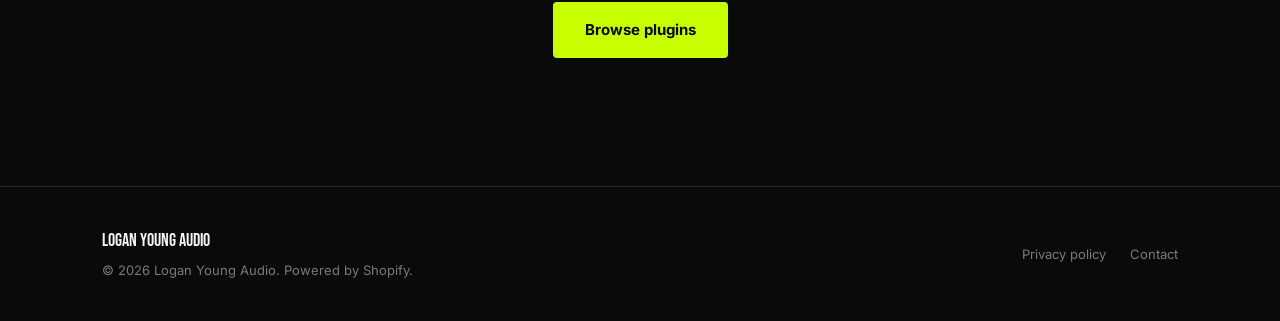
==== commit 7c050913: "Add files via upload" ====
--- a/index.html
+++ b/index.html
@@ -10,19 +10,29 @@
 <link rel="stylesheet" href="style.css">
 </head>
 <body>
+<a href="#main" class="skip-link">Skip to main content</a>
 
 <nav>
   <div class="nav-inner">
     <a href="index.html" class="logo"><img src="https://loganyoungaudio.com/cdn/shop/files/LOGAN_AUDIO_WHITE.png?height=34&v=1766438318" alt="Logan Young Audio" style="height:22px;width:auto;"></a>
-    <div class="nav-links">
+    <button class="nav-toggle" id="nav-toggle" aria-expanded="false" aria-controls="nav-links" aria-label="Open menu" onclick="toggleNav()">
+      <svg width="22" height="22" viewBox="0 0 22 22" fill="none" stroke="currentColor" stroke-width="2" stroke-linecap="round" aria-hidden="true">
+        <line x1="3" y1="6" x2="19" y2="6"/>
+        <line x1="3" y1="11" x2="19" y2="11"/>
+        <line x1="3" y1="16" x2="19" y2="16"/>
+      </svg>
+    </button>
+    <div class="nav-links" id="nav-links">
       <a href="index.html" class="active">Home</a>
       <a href="products.html">Plugins</a>
       <a href="about.html">About</a>
       <a href="contact.html">Contact</a>
     </div>
-    <a href="products.html"><button class="btn-nav">Browse plugins</button></a>
+    <a href="products.html" class="btn-nav">Browse plugins</a>
   </div>
 </nav>
+
+<main id="main">
 
 <div class="wrap">
   <div class="home-hero">
@@ -76,6 +86,8 @@
   </div>
 </section>
 
+</main>
+
 <footer>
   <div class="footer-inner">
     <div>
@@ -89,5 +101,14 @@
   </div>
 </footer>
 
+<script>
+function toggleNav(){
+  var el = document.getElementById('nav-links');
+  var btn = document.getElementById('nav-toggle');
+  var isOpen = el.classList.toggle('open');
+  btn.setAttribute('aria-expanded', isOpen ? 'true' : 'false');
+}
+</script>
+
 </body>
 </html>
--- a/style.css
+++ b/style.css
@@ -5,7 +5,7 @@
   --border:#2A2A2A;
   --text:#F5F5F0;
   --text-muted:#8C8C87;
-  --text-faint:#555550;
+  --text-faint:#7A7A74;
   --acid:#C8FF00;
   --acid-dim:#8FB800;
   --v1:#C8FF00;
@@ -14,6 +14,10 @@
 }
 *{margin:0;padding:0;box-sizing:border-box;}
 html{scroll-behavior:smooth;}
+@media (prefers-reduced-motion: reduce){
+  html{scroll-behavior:auto;}
+  *{animation-duration:0.001ms !important;animation-iteration-count:1 !important;transition-duration:0.001ms !important;scroll-behavior:auto !important;}
+}
 body{
   background:var(--bg);
   color:var(--text);
@@ -29,7 +33,21 @@
 }
 a{color:inherit;text-decoration:none;}
 img{max-width:100%;display:block;}
+button{font-family:inherit;}
 .wrap{max-width:1140px;margin:0 auto;padding:0 32px;}
+
+/* ACCESSIBILITY: skip link + focus states */
+.skip-link{
+  position:absolute;left:-9999px;top:0;background:var(--acid);color:#0A0A0A;
+  padding:12px 20px;z-index:200;font-weight:600;border-radius:0 0 4px 0;font-size:14px;
+}
+.skip-link:focus{left:0;}
+a:focus-visible,button:focus-visible,input:focus-visible,textarea:focus-visible{
+  outline:2px solid var(--acid);outline-offset:2px;
+}
+.btn-primary:focus-visible,.btn-nav:focus-visible{
+  outline:2px solid var(--text);outline-offset:2px;
+}
 
 /* NAV */
 nav{
@@ -40,7 +58,7 @@
 }
 .nav-inner{
   max-width:1140px;margin:0 auto;padding:0 32px;
-  height:72px;display:flex;align-items:center;justify-content:space-between;
+  height:72px;display:flex;align-items:center;justify-content:space-between;gap:16px;position:relative;
 }
 .logo{font-family:'Bebas Neue',sans-serif;font-size:22px;letter-spacing:0.06em;}
 .nav-links{display:flex;align-items:center;gap:36px;}
@@ -50,9 +68,23 @@
 .btn-nav{
   background:var(--acid);color:#0A0A0A;font-weight:600;font-size:13px;
   padding:10px 20px;border-radius:4px;border:none;cursor:pointer;
-  letter-spacing:0.02em;
-}
-@media (max-width:820px){ .nav-links{display:none;} }
+  letter-spacing:0.02em;display:inline-block;flex-shrink:0;
+}
+.nav-toggle{
+  display:none;background:none;border:none;color:var(--text);cursor:pointer;
+  padding:8px;align-items:center;justify-content:center;flex-shrink:0;
+}
+@media (max-width:820px){
+  .nav-toggle{display:inline-flex;}
+  .nav-links{
+    display:none;position:absolute;top:72px;left:0;right:0;
+    background:var(--bg);border-bottom:1px solid var(--border);
+    flex-direction:column;align-items:stretch;gap:0;padding:8px 32px 12px;
+  }
+  .nav-links.open{display:flex;}
+  .nav-links a{padding:14px 0;border-bottom:1px solid var(--border);font-size:16px;}
+  .nav-links a:last-child{border-bottom:none;}
+}
 
 /* BREADCRUMB */
 .breadcrumb{
@@ -76,7 +108,7 @@
 .hero-thumb{
   width:56px;height:56px;border-radius:8px;overflow:hidden;cursor:pointer;
   border:1px solid var(--border);opacity:0.5;transition:opacity .15s,border-color .15s;
-  background:var(--surface-2);
+  background:var(--surface-2);padding:0;display:block;
 }
 .hero-thumb img{width:100%;height:100%;object-fit:cover;}
 .hero-thumb.active{opacity:1;border-color:var(--acid);}
@@ -260,9 +292,17 @@
 .products-grid{display:grid;grid-template-columns:repeat(2,1fr);gap:24px;}
 .product-card{
   background:var(--surface);border:1px solid var(--border);border-radius:12px;
-  padding:28px;display:flex;flex-direction:column;gap:14px;transition:border-color .15s;
+  padding:20px;display:flex;gap:20px;transition:border-color .15s;
 }
 .product-card:not(.coming-soon):hover{border-color:var(--acid);}
+.product-media{
+  width:120px;height:120px;flex-shrink:0;border-radius:8px;overflow:hidden;
+  background:var(--surface-2);display:flex;align-items:center;justify-content:center;
+}
+.product-media img{width:100%;height:100%;object-fit:cover;}
+.product-card.coming-soon .product-media{border:1px dashed var(--border);background:transparent;}
+.product-card.coming-soon .product-media svg{opacity:0.4;}
+.product-body{flex:1;display:flex;flex-direction:column;gap:14px;min-width:0;}
 .product-top{display:flex;align-items:center;gap:10px;}
 .product-badge{
   width:32px;height:32px;border-radius:8px;background:var(--acid);color:#0A0A0A;
@@ -284,6 +324,15 @@
 .product-arrow{color:var(--text-muted);}
 .product-card.coming-soon{opacity:0.6;}
 @media (max-width:820px){ .products-grid{grid-template-columns:1fr;} }
+@media (max-width:520px){
+  .product-card{flex-direction:column;}
+  .product-media{width:100%;height:160px;}
+}
+
+.sr-only{
+  position:absolute;width:1px;height:1px;padding:0;margin:-1px;overflow:hidden;
+  clip:rect(0,0,0,0);white-space:nowrap;border:0;
+}
 
 /* CONTACT */
 .contact-grid{display:grid;grid-template-columns:1.2fr 1fr;gap:48px;padding:32px 0 64px;}
@@ -295,7 +344,7 @@
 }
 .form-field textarea{min-height:120px;resize:vertical;}
 .info-block{margin-bottom:28px;}
-.info-block h3{font-size:20px;margin-bottom:8px;}
+.info-block h2{font-size:20px;margin-bottom:8px;}
 .info-block p{font-size:14px;color:var(--text-muted);}
 .info-block a{color:var(--acid-dim);}
 @media (max-width:820px){ .contact-grid{grid-template-columns:1fr;} }
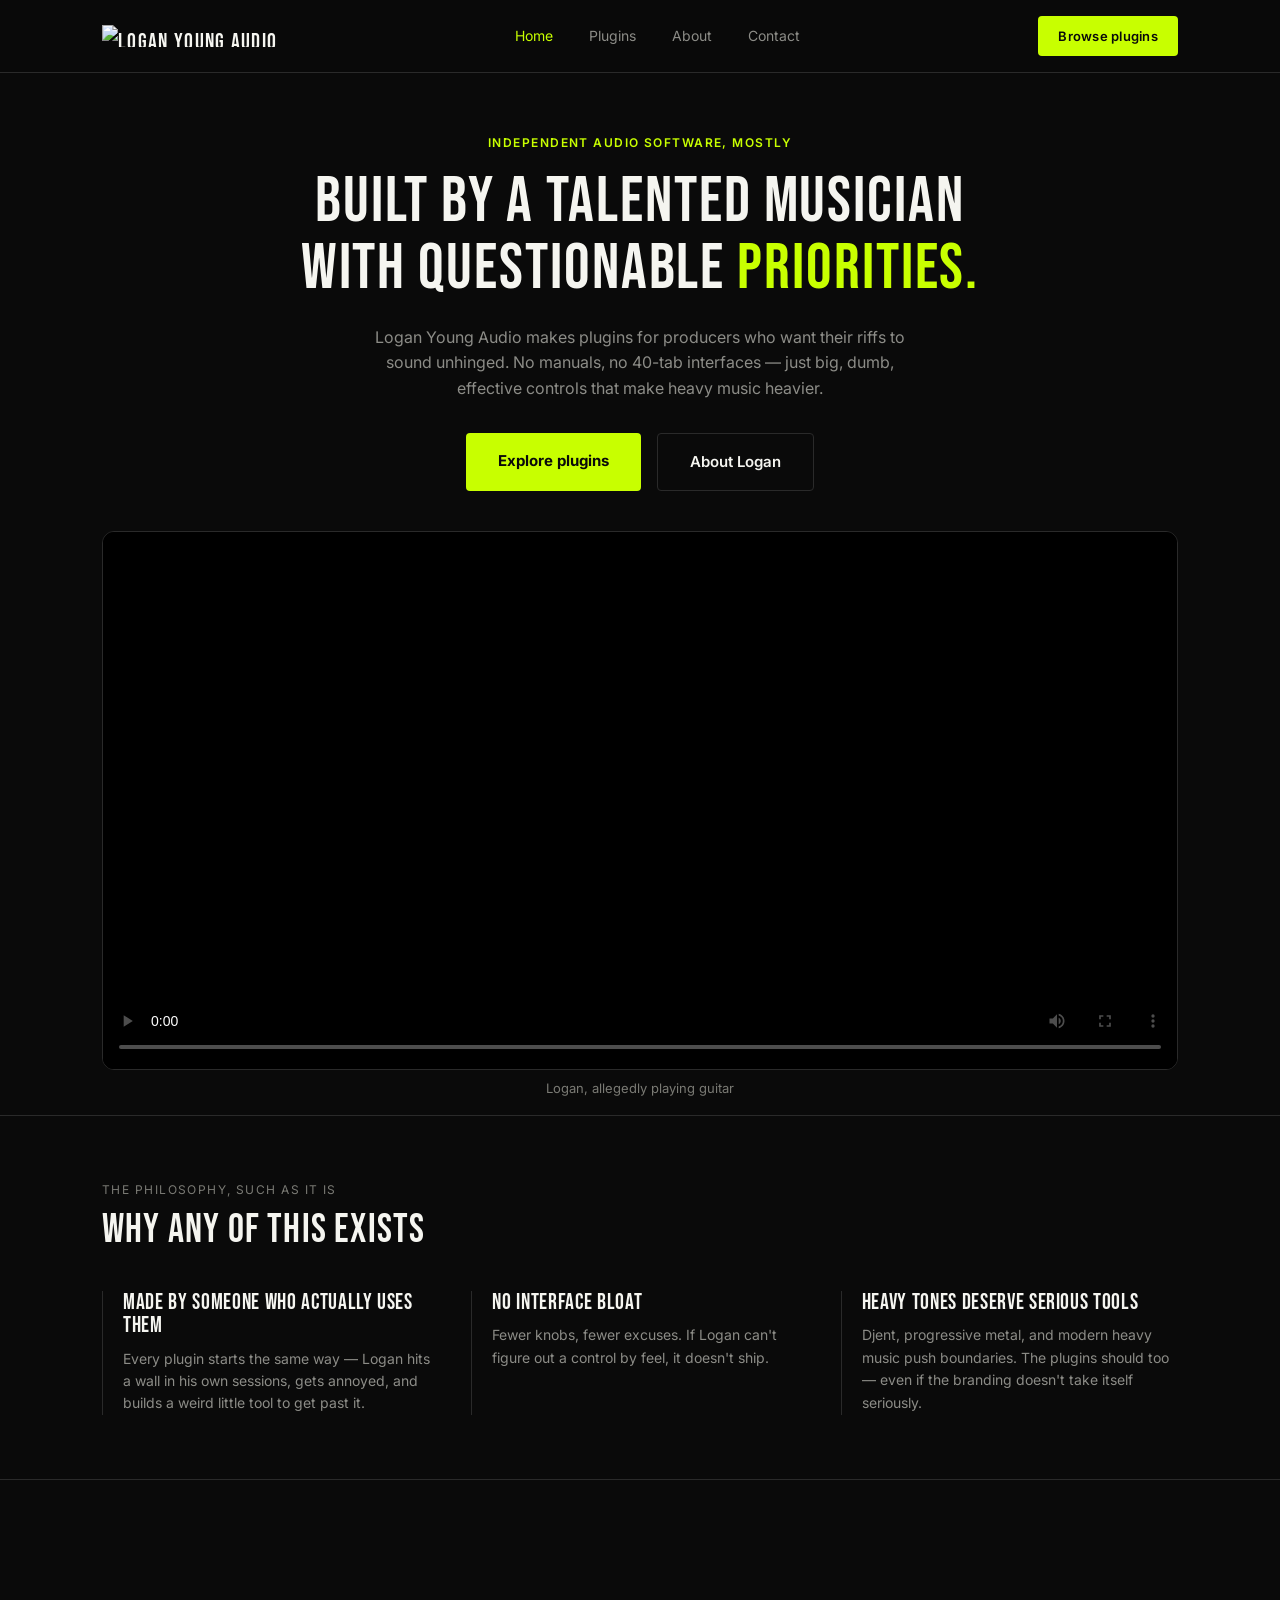
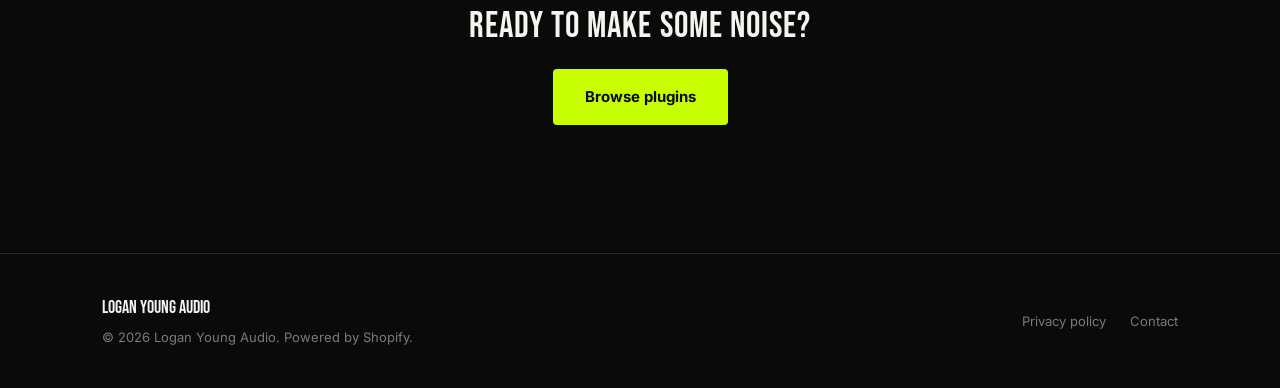
==== commit 29f09f72: "Add files via upload" ====
--- a/index.html
+++ b/index.html
@@ -36,9 +36,9 @@
 
 <div class="wrap">
   <div class="home-hero">
-    <span class="eyebrow">Independent audio software</span>
-    <h1>Built by a working <em>artist.</em></h1>
-    <p>Logan Young Audio makes tools for producers who want to push heavy tones into new territory — without menus, without tweaking paralysis. Just results.</p>
+    <span class="eyebrow">Independent audio software, mostly</span>
+    <h1>Built by a talented musician with questionable <em>priorities.</em></h1>
+    <p>Logan Young Audio makes plugins for producers who want their riffs to sound unhinged. No manuals, no 40-tab interfaces — just big, dumb, effective controls that make heavy music heavier.</p>
     <div class="btns">
       <a href="products.html" class="btn-primary">Explore plugins</a>
       <a href="about.html" class="btn-secondary">About Logan</a>
@@ -51,27 +51,27 @@
       Your browser does not support the video tag.
     </video>
   </div>
-  <p class="video-caption">Logan playing — live demo</p>
+  <p class="video-caption">Logan, allegedly playing guitar</p>
 </div>
 
 <section class="section">
   <div class="wrap">
     <div class="section-head">
-      <div class="section-eyebrow">The philosophy</div>
-      <h2>Why these tools exist</h2>
+      <div class="section-eyebrow">The philosophy, such as it is</div>
+      <h2>Why any of this exists</h2>
     </div>
     <div class="features-grid">
       <div class="feature-card">
         <h3>Made by someone who actually uses them</h3>
-        <p>Every plugin starts with a real problem Logan ran into while producing. Not a market gap — a creative gap.</p>
+        <p>Every plugin starts the same way — Logan hits a wall in his own sessions, gets annoyed, and builds a weird little tool to get past it.</p>
       </div>
       <div class="feature-card">
         <h3>No interface bloat</h3>
-        <p>Modern metal production is fast and physical. Every control earns its place, or it gets cut.</p>
+        <p>Fewer knobs, fewer excuses. If Logan can't figure out a control by feel, it doesn't ship.</p>
       </div>
       <div class="feature-card">
         <h3>Heavy tones deserve serious tools</h3>
-        <p>Djent, progressive metal, and modern heavy music push boundaries — the plugins should too.</p>
+        <p>Djent, progressive metal, and modern heavy music push boundaries. The plugins should too — even if the branding doesn't take itself seriously.</p>
       </div>
     </div>
   </div>
@@ -80,7 +80,7 @@
 <section class="section">
   <div class="wrap">
     <div class="cta-banner">
-      <h2>Ready to hear what these tools can do?</h2>
+      <h2>Ready to make some noise?</h2>
       <a href="products.html" class="btn-primary">Browse plugins</a>
     </div>
   </div>
